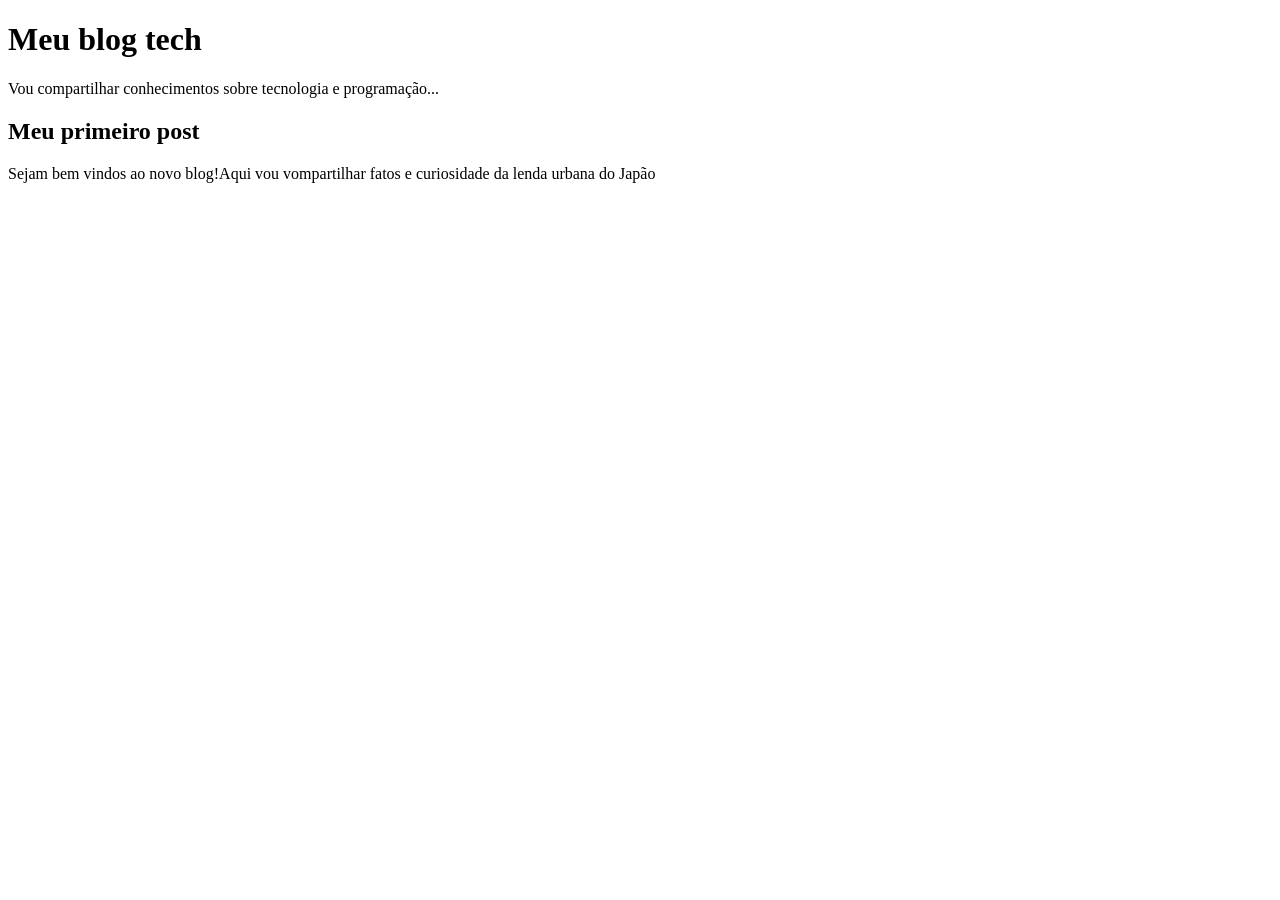
==== index.html @ 0767c531 "Add files via upload aula 2" ====
<!DOCTYPE html>
<html lang="pt-br">
    <head>
        <meta charset="UTF-8">
        <meta name="viewport" content="width=device-width, initial-scale=1.0">
        <title>Box</title>
    </head>
    <body>
        <h1>Meu blog tech</h1>
        <p>Vou compartilhar conhecimentos sobre tecnologia e programação...</p>
        
        <h2>Meu primeiro post</h2>
        <p>Sejam bem vindos ao novo blog!Aqui vou vompartilhar fatos e curiosidade da lenda urbana do Japão</p>
</body>
</html>
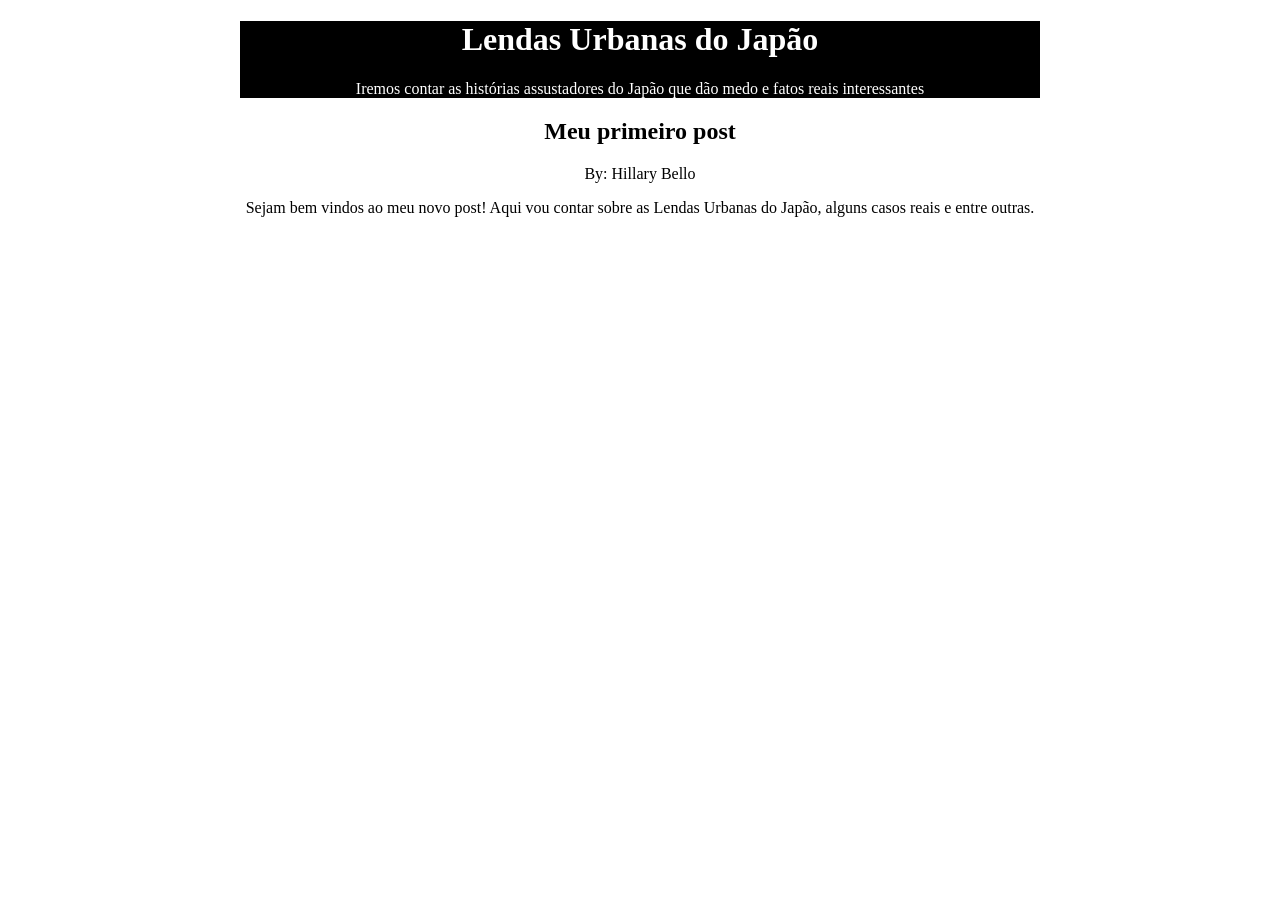
==== commit 04928055: "Add files via upload Aula 3" ====
--- a/index.html
+++ b/index.html
@@ -3,13 +3,33 @@
     <head>
         <meta charset="UTF-8">
         <meta name="viewport" content="width=device-width, initial-scale=1.0">
-        <title>Box</title>
+        <title>Notícias</title>
+        <style>
+            header{
+                background-color: black;
+          color: #FFFFFF;
+          text-align: center;
+          max-width: 800px;
+          margin: 0 auto;
+            }
+            main{
+                background-color: #FFFFFF;
+                color: black;
+                          max-width: 800px;
+          margin: 0 auto;
+                text-align: center;
+            }
+        </style>
     </head>
     <body>
-        <h1>Meu blog tech</h1>
-        <p>Vou compartilhar conhecimentos sobre tecnologia e programação...</p>
-        
-        <h2>Meu primeiro post</h2>
-        <p>Sejam bem vindos ao novo blog!Aqui vou vompartilhar fatos e curiosidade da lenda urbana do Japão</p>
-</body>
+        <header>
+            <h1>Lendas Urbanas do Japão</h1>
+            <p>Iremos contar as histórias assustadores do Japão que dão medo e fatos reais interessantes</p>    
+        </header>
+        <main>
+            <h2>Meu primeiro post</h2>
+            <p>By: Hillary Bello </p>
+            <p>Sejam bem vindos ao meu novo post! Aqui vou contar sobre as Lendas Urbanas do Japão, alguns casos reais e entre outras. </p>
+        </main>
+    </body>
 </html>
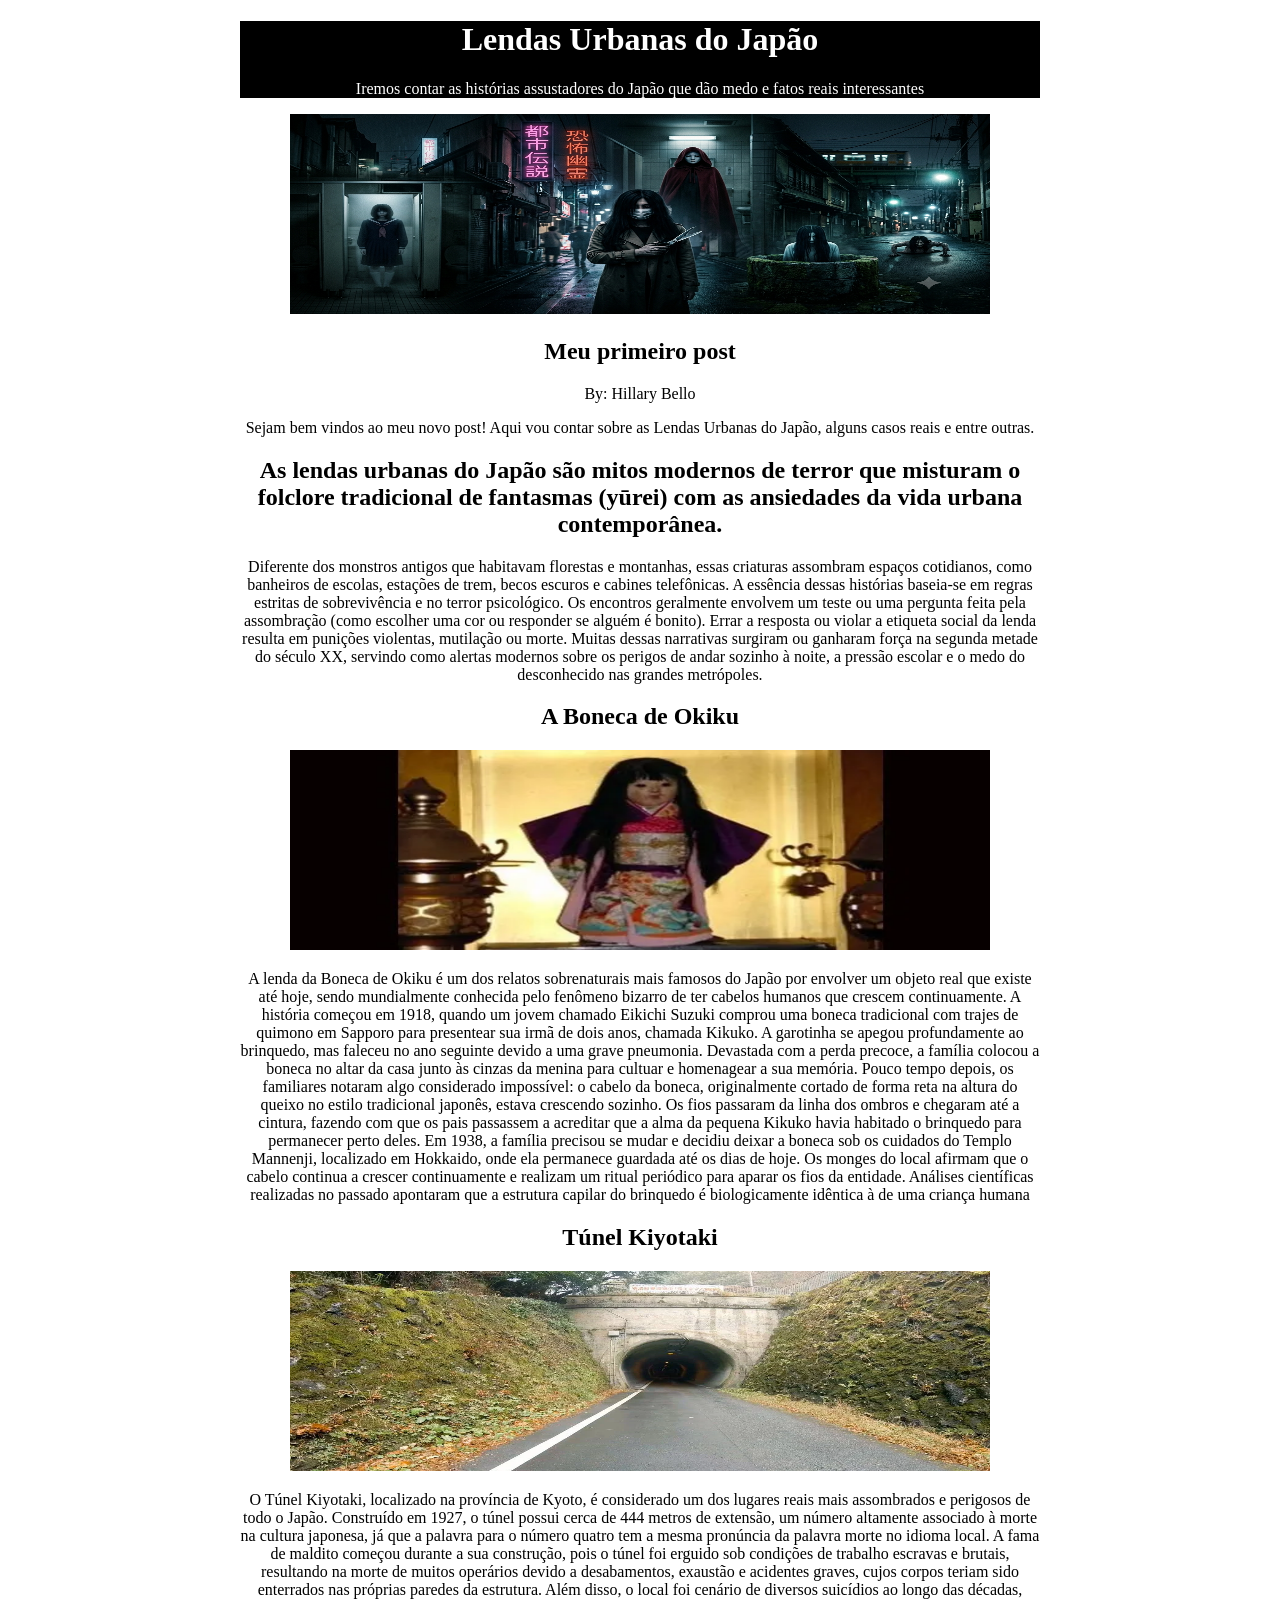
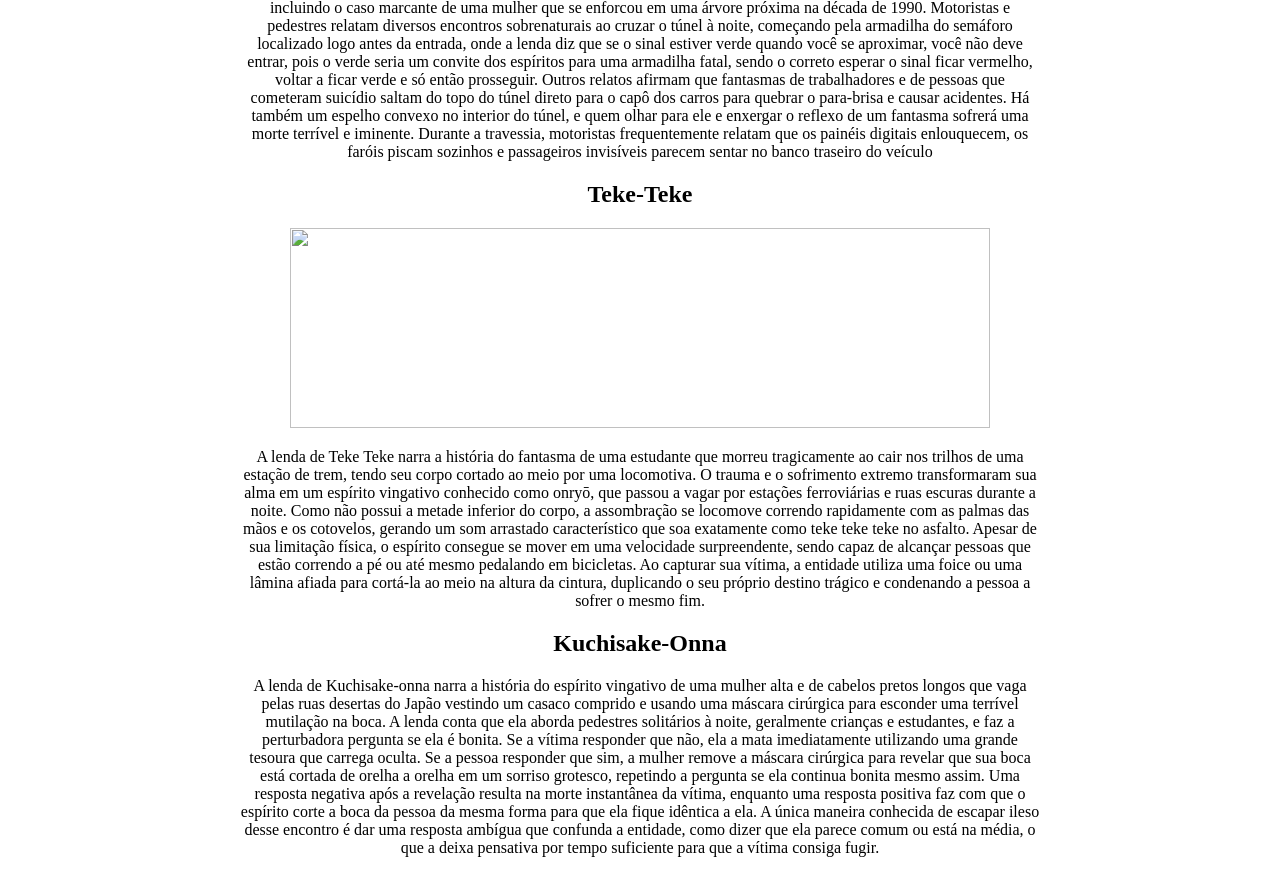
==== commit 861bfdf5: "Add files via upload" ====
--- a/index.html
+++ b/index.html
@@ -18,6 +18,10 @@
                           max-width: 800px;
           margin: 0 auto;
                 text-align: center;
+            } 
+            img{
+                width: 700px;
+                height: 200px;
             }
         </style>
     </head>
@@ -27,9 +31,34 @@
             <p>Iremos contar as histórias assustadores do Japão que dão medo e fatos reais interessantes</p>    
         </header>
         <main>
+            <img src="123.png" alt="criar imagem para documentario poster lendas urbanas do japao variedades lendas sem frases, apenas a foto retangulo">
             <h2>Meu primeiro post</h2>
             <p>By: Hillary Bello </p>
             <p>Sejam bem vindos ao meu novo post! Aqui vou contar sobre as Lendas Urbanas do Japão, alguns casos reais e entre outras. </p>
-        </main>
+            <h2>As lendas urbanas do Japão são mitos modernos de terror que misturam o folclore tradicional de fantasmas (yūrei) com as ansiedades da vida urbana contemporânea.</h2>
+            <p>Diferente dos monstros antigos que habitavam florestas e montanhas, essas criaturas assombram espaços cotidianos, como banheiros de escolas, estações de trem, becos escuros e cabines telefônicas. A essência dessas histórias baseia-se em regras estritas de sobrevivência e no terror psicológico. Os encontros geralmente envolvem um teste ou uma pergunta feita pela assombração (como escolher uma cor ou responder se alguém é bonito). Errar a resposta ou violar a etiqueta social da lenda resulta em punições violentas, mutilação ou morte. Muitas dessas narrativas surgiram ou ganharam força na segunda metade do século XX, servindo como alertas modernos sobre os perigos de andar sozinho à noite, a pressão escolar e o medo do desconhecido nas grandes metrópoles.</p> 
+            
+
+            <h2>A Boneca de Okiku</h2>
+            <img src="okikuuu.webp" alt="">
+            <p>A lenda da Boneca de Okiku é um dos relatos sobrenaturais mais famosos do Japão por envolver um objeto real que existe até hoje, sendo mundialmente conhecida pelo fenômeno bizarro de ter cabelos humanos que crescem continuamente. A história começou em 1918, quando um jovem chamado Eikichi Suzuki comprou uma boneca tradicional com trajes de quimono em Sapporo para presentear sua irmã de dois anos, chamada Kikuko. A garotinha se apegou profundamente ao brinquedo, mas faleceu no ano seguinte devido a uma grave pneumonia. Devastada com a perda precoce, a família colocou a boneca no altar da casa junto às cinzas da menina para cultuar e homenagear a sua memória. Pouco tempo depois, os familiares notaram algo considerado impossível: o cabelo da boneca, originalmente cortado de forma reta na altura do queixo no estilo tradicional japonês, estava crescendo sozinho. Os fios passaram da linha dos ombros e chegaram até a cintura, fazendo com que os pais passassem a acreditar que a alma da pequena Kikuko havia habitado o brinquedo para permanecer perto deles. Em 1938, a família precisou se mudar e decidiu deixar a boneca sob os cuidados do Templo Mannenji, localizado em Hokkaido, onde ela permanece guardada até os dias de hoje. Os monges do local afirmam que o cabelo continua a crescer continuamente e realizam um ritual periódico para aparar os fios da entidade. Análises científicas realizadas no passado apontaram que a estrutura capilar do brinquedo é biologicamente idêntica à de uma criança humana</p>
+            
+            
+            <h2>Túnel Kiyotaki</h2>
+            <img src="tunel.webp" alt="">
+            <p>O Túnel Kiyotaki, localizado na província de Kyoto, é considerado um dos lugares reais mais assombrados e perigosos de todo o Japão. Construído em 1927, o túnel possui cerca de 444 metros de extensão, um número altamente associado à morte na cultura japonesa, já que a palavra para o número quatro tem a mesma pronúncia da palavra morte no idioma local. A fama de maldito começou durante a sua construção, pois o túnel foi erguido sob condições de trabalho escravas e brutais, resultando na morte de muitos operários devido a desabamentos, exaustão e acidentes graves, cujos corpos teriam sido enterrados nas próprias paredes da estrutura. Além disso, o local foi cenário de diversos suicídios ao longo das décadas, incluindo o caso marcante de uma mulher que se enforcou em uma árvore próxima na década de 1990. Motoristas e pedestres relatam diversos encontros sobrenaturais ao cruzar o túnel à noite, começando pela armadilha do semáforo localizado logo antes da entrada, onde a lenda diz que se o sinal estiver verde quando você se aproximar, você não deve entrar, pois o verde seria um convite dos espíritos para uma armadilha fatal, sendo o correto esperar o sinal ficar vermelho, voltar a ficar verde e só então prosseguir. Outros relatos afirmam que fantasmas de trabalhadores e de pessoas que cometeram suicídio saltam do topo do túnel direto para o capô dos carros para quebrar o para-brisa e causar acidentes. Há também um espelho convexo no interior do túnel, e quem olhar para ele e enxergar o reflexo de um fantasma sofrerá uma morte terrível e iminente. Durante a travessia, motoristas frequentemente relatam que os painéis digitais enlouquecem, os faróis piscam sozinhos e passageiros invisíveis parecem sentar no banco traseiro do veículo</p>
+            
+            
+            <h2>Teke-Teke</h2>
+            <img src="" alt="">
+            <p>A lenda de Teke Teke narra a história do fantasma de uma estudante que morreu tragicamente ao cair nos trilhos de uma estação de trem, tendo seu corpo cortado ao meio por uma locomotiva. O trauma e o sofrimento extremo transformaram sua alma em um espírito vingativo conhecido como onryō, que passou a vagar por estações ferroviárias e ruas escuras durante a noite. Como não possui a metade inferior do corpo, a assombração se locomove correndo rapidamente com as palmas das mãos e os cotovelos, gerando um som arrastado característico que soa exatamente como teke teke teke no asfalto. Apesar de sua limitação física, o espírito consegue se mover em uma velocidade surpreendente, sendo capaz de alcançar pessoas que estão correndo a pé ou até mesmo pedalando em bicicletas. Ao capturar sua vítima, a entidade utiliza uma foice ou uma lâmina afiada para cortá-la ao meio na altura da cintura, duplicando o seu próprio destino trágico e condenando a pessoa a sofrer o mesmo fim.</p>
+            
+            
+            <h2>Kuchisake-Onna</h2>
+            <p>A lenda de Kuchisake-onna narra a história do espírito vingativo de uma mulher alta e de cabelos pretos longos que vaga pelas ruas desertas do Japão vestindo um casaco comprido e usando uma máscara cirúrgica para esconder uma terrível mutilação na boca. A lenda conta que ela aborda pedestres solitários à noite, geralmente crianças e estudantes, e faz a perturbadora pergunta se ela é bonita. Se a vítima responder que não, ela a mata imediatamente utilizando uma grande tesoura que carrega oculta. Se a pessoa responder que sim, a mulher remove a máscara cirúrgica para revelar que sua boca está cortada de orelha a orelha em um sorriso grotesco, repetindo a pergunta se ela continua bonita mesmo assim. Uma resposta negativa após a revelação resulta na morte instantânea da vítima, enquanto uma resposta positiva faz com que o espírito corte a boca da pessoa da mesma forma para que ela fique idêntica a ela. A única maneira conhecida de escapar ileso desse encontro é dar uma resposta ambígua que confunda a entidade, como dizer que ela parece comum ou está na média, o que a deixa pensativa por tempo suficiente para que a vítima consiga fugir.</p>
+
+
+
+        </min>
     </body>
 </html>
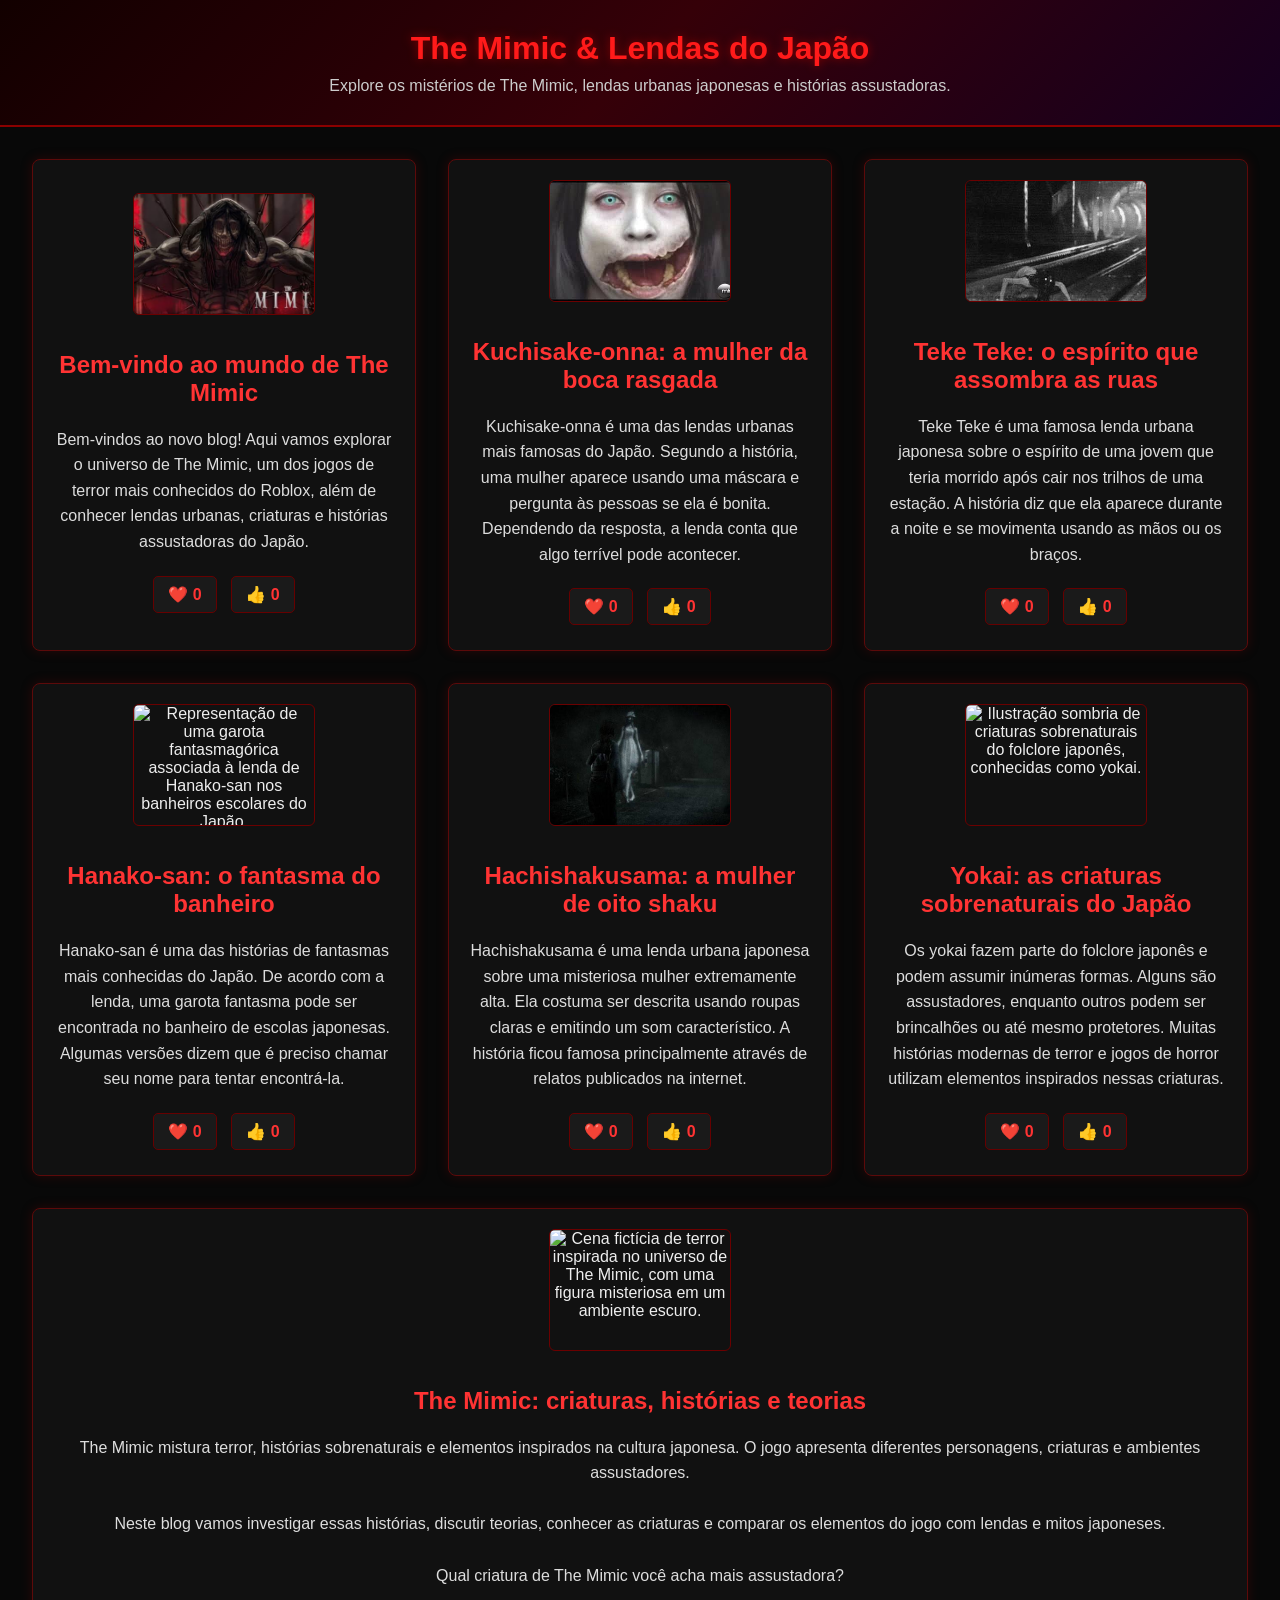
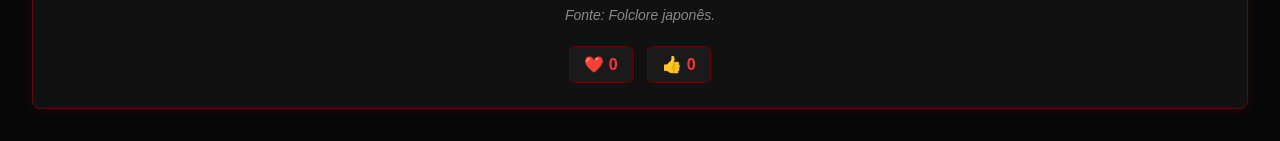
==== commit d4e929ad: "Add files via upload" ====
--- a/index.html
+++ b/index.html
@@ -1,64 +1,164 @@
 <!DOCTYPE html>
 <html lang="pt-br">
-    <head>
-        <meta charset="UTF-8">
-        <meta name="viewport" content="width=device-width, initial-scale=1.0">
-        <title>Notícias</title>
-        <style>
-            header{
-                background-color: black;
-          color: #FFFFFF;
-          text-align: center;
-          max-width: 800px;
-          margin: 0 auto;
-            }
-            main{
-                background-color: #FFFFFF;
-                color: black;
-                          max-width: 800px;
-          margin: 0 auto;
-                text-align: center;
-            } 
-            img{
-                width: 700px;
-                height: 200px;
-            }
-        </style>
-    </head>
-    <body>
-        <header>
-            <h1>Lendas Urbanas do Japão</h1>
-            <p>Iremos contar as histórias assustadores do Japão que dão medo e fatos reais interessantes</p>    
-        </header>
-        <main>
-            <img src="123.png" alt="criar imagem para documentario poster lendas urbanas do japao variedades lendas sem frases, apenas a foto retangulo">
-            <h2>Meu primeiro post</h2>
-            <p>By: Hillary Bello </p>
-            <p>Sejam bem vindos ao meu novo post! Aqui vou contar sobre as Lendas Urbanas do Japão, alguns casos reais e entre outras. </p>
-            <h2>As lendas urbanas do Japão são mitos modernos de terror que misturam o folclore tradicional de fantasmas (yūrei) com as ansiedades da vida urbana contemporânea.</h2>
-            <p>Diferente dos monstros antigos que habitavam florestas e montanhas, essas criaturas assombram espaços cotidianos, como banheiros de escolas, estações de trem, becos escuros e cabines telefônicas. A essência dessas histórias baseia-se em regras estritas de sobrevivência e no terror psicológico. Os encontros geralmente envolvem um teste ou uma pergunta feita pela assombração (como escolher uma cor ou responder se alguém é bonito). Errar a resposta ou violar a etiqueta social da lenda resulta em punições violentas, mutilação ou morte. Muitas dessas narrativas surgiram ou ganharam força na segunda metade do século XX, servindo como alertas modernos sobre os perigos de andar sozinho à noite, a pressão escolar e o medo do desconhecido nas grandes metrópoles.</p> 
-            
 
-            <h2>A Boneca de Okiku</h2>
-            <img src="okikuuu.webp" alt="">
-            <p>A lenda da Boneca de Okiku é um dos relatos sobrenaturais mais famosos do Japão por envolver um objeto real que existe até hoje, sendo mundialmente conhecida pelo fenômeno bizarro de ter cabelos humanos que crescem continuamente. A história começou em 1918, quando um jovem chamado Eikichi Suzuki comprou uma boneca tradicional com trajes de quimono em Sapporo para presentear sua irmã de dois anos, chamada Kikuko. A garotinha se apegou profundamente ao brinquedo, mas faleceu no ano seguinte devido a uma grave pneumonia. Devastada com a perda precoce, a família colocou a boneca no altar da casa junto às cinzas da menina para cultuar e homenagear a sua memória. Pouco tempo depois, os familiares notaram algo considerado impossível: o cabelo da boneca, originalmente cortado de forma reta na altura do queixo no estilo tradicional japonês, estava crescendo sozinho. Os fios passaram da linha dos ombros e chegaram até a cintura, fazendo com que os pais passassem a acreditar que a alma da pequena Kikuko havia habitado o brinquedo para permanecer perto deles. Em 1938, a família precisou se mudar e decidiu deixar a boneca sob os cuidados do Templo Mannenji, localizado em Hokkaido, onde ela permanece guardada até os dias de hoje. Os monges do local afirmam que o cabelo continua a crescer continuamente e realizam um ritual periódico para aparar os fios da entidade. Análises científicas realizadas no passado apontaram que a estrutura capilar do brinquedo é biologicamente idêntica à de uma criança humana</p>
-            
-            
-            <h2>Túnel Kiyotaki</h2>
-            <img src="tunel.webp" alt="">
-            <p>O Túnel Kiyotaki, localizado na província de Kyoto, é considerado um dos lugares reais mais assombrados e perigosos de todo o Japão. Construído em 1927, o túnel possui cerca de 444 metros de extensão, um número altamente associado à morte na cultura japonesa, já que a palavra para o número quatro tem a mesma pronúncia da palavra morte no idioma local. A fama de maldito começou durante a sua construção, pois o túnel foi erguido sob condições de trabalho escravas e brutais, resultando na morte de muitos operários devido a desabamentos, exaustão e acidentes graves, cujos corpos teriam sido enterrados nas próprias paredes da estrutura. Além disso, o local foi cenário de diversos suicídios ao longo das décadas, incluindo o caso marcante de uma mulher que se enforcou em uma árvore próxima na década de 1990. Motoristas e pedestres relatam diversos encontros sobrenaturais ao cruzar o túnel à noite, começando pela armadilha do semáforo localizado logo antes da entrada, onde a lenda diz que se o sinal estiver verde quando você se aproximar, você não deve entrar, pois o verde seria um convite dos espíritos para uma armadilha fatal, sendo o correto esperar o sinal ficar vermelho, voltar a ficar verde e só então prosseguir. Outros relatos afirmam que fantasmas de trabalhadores e de pessoas que cometeram suicídio saltam do topo do túnel direto para o capô dos carros para quebrar o para-brisa e causar acidentes. Há também um espelho convexo no interior do túnel, e quem olhar para ele e enxergar o reflexo de um fantasma sofrerá uma morte terrível e iminente. Durante a travessia, motoristas frequentemente relatam que os painéis digitais enlouquecem, os faróis piscam sozinhos e passageiros invisíveis parecem sentar no banco traseiro do veículo</p>
-            
-            
-            <h2>Teke-Teke</h2>
-            <img src="" alt="">
-            <p>A lenda de Teke Teke narra a história do fantasma de uma estudante que morreu tragicamente ao cair nos trilhos de uma estação de trem, tendo seu corpo cortado ao meio por uma locomotiva. O trauma e o sofrimento extremo transformaram sua alma em um espírito vingativo conhecido como onryō, que passou a vagar por estações ferroviárias e ruas escuras durante a noite. Como não possui a metade inferior do corpo, a assombração se locomove correndo rapidamente com as palmas das mãos e os cotovelos, gerando um som arrastado característico que soa exatamente como teke teke teke no asfalto. Apesar de sua limitação física, o espírito consegue se mover em uma velocidade surpreendente, sendo capaz de alcançar pessoas que estão correndo a pé ou até mesmo pedalando em bicicletas. Ao capturar sua vítima, a entidade utiliza uma foice ou uma lâmina afiada para cortá-la ao meio na altura da cintura, duplicando o seu próprio destino trágico e condenando a pessoa a sofrer o mesmo fim.</p>
-            
-            
-            <h2>Kuchisake-Onna</h2>
-            <p>A lenda de Kuchisake-onna narra a história do espírito vingativo de uma mulher alta e de cabelos pretos longos que vaga pelas ruas desertas do Japão vestindo um casaco comprido e usando uma máscara cirúrgica para esconder uma terrível mutilação na boca. A lenda conta que ela aborda pedestres solitários à noite, geralmente crianças e estudantes, e faz a perturbadora pergunta se ela é bonita. Se a vítima responder que não, ela a mata imediatamente utilizando uma grande tesoura que carrega oculta. Se a pessoa responder que sim, a mulher remove a máscara cirúrgica para revelar que sua boca está cortada de orelha a orelha em um sorriso grotesco, repetindo a pergunta se ela continua bonita mesmo assim. Uma resposta negativa após a revelação resulta na morte instantânea da vítima, enquanto uma resposta positiva faz com que o espírito corte a boca da pessoa da mesma forma para que ela fique idêntica a ela. A única maneira conhecida de escapar ileso desse encontro é dar uma resposta ambígua que confunda a entidade, como dizer que ela parece comum ou está na média, o que a deixa pensativa por tempo suficiente para que a vítima consiga fugir.</p>
+<head>
+<meta charset="UTF-8">
+<meta name="viewport" content="width=device-width, initial-scale=1.0">
+<title>The Mimic & Lendas do Japão</title>
+<link rel="stylesheet" href="style.css">
+</head>
+
+<body>
+
+<header>
+<h1>The Mimic & Lendas do Japão</h1>
+<p>Explore os mistérios de The Mimic, lendas urbanas japonesas e histórias assustadoras.</p>
+</header>
+
+<main>
+
+<article>
+<img src="themimic.jpeg"
+alt="Imagem temática de terror inspirada em The Mimic, com uma atmosfera escura e misteriosa.">
+<div>
+<h2>Bem-vindo ao mundo de The Mimic</h2>
+<p class="artigo-autor"></p>
+<p>
+Bem-vindos ao novo blog! Aqui vamos explorar o universo de The Mimic,
+um dos jogos de terror mais conhecidos do Roblox, além de conhecer
+lendas urbanas, criaturas e histórias assustadoras do Japão.</p>
+
+<button>❤️ <span>0</span></button>
+<button>👍 <span>0</span></button>
+</div>
+</article>
 
 
+<article>
+<img src="kushi.jpeg"
+alt="Representação assustadora de uma lenda urbana japonesa conhecida como Kuchisake-onna.">
+<div>
+<h2>Kuchisake-onna: a mulher da boca rasgada</h2>
+<p class="artigo-autor"></p>
+<p>
+Kuchisake-onna é uma das lendas urbanas mais famosas do Japão.
+Segundo a história, uma mulher aparece usando uma máscara e pergunta
+às pessoas se ela é bonita. Dependendo da resposta, a lenda conta
+que algo terrível pode acontecer.
+</p>
 
-        </min>
-    </body>
+<button>❤️ <span>0</span></button>
+<button>👍 <span>0</span></button>
+</div>
+</article>
+
+
+<article>
+<img src="teke.jpeg"
+alt="Representação sombria de uma criatura associada à lenda urbana japonesa Teke Teke.">
+<div>
+<h2>Teke Teke: o espírito que assombra as ruas</h2>
+
+<p>
+Teke Teke é uma famosa lenda urbana japonesa sobre o espírito de uma
+jovem que teria morrido após cair nos trilhos de uma estação.
+A história diz que ela aparece durante a noite e se movimenta usando
+as mãos ou os braços.
+</p>
+
+<button>❤️ <span>0</span></button>
+<button>👍 <span>0</span></button>
+</div>
+</article>
+
+
+<article>
+<img src="imagem-hanako.jpg"
+alt="Representação de uma garota fantasmagórica associada à lenda de Hanako-san nos banheiros escolares do Japão.">
+<div>
+<h2>Hanako-san: o fantasma do banheiro</h2>
+
+<p>
+Hanako-san é uma das histórias de fantasmas mais conhecidas do Japão.
+De acordo com a lenda, uma garota fantasma pode ser encontrada no
+banheiro de escolas japonesas. Algumas versões dizem que é preciso
+chamar seu nome para tentar encontrá-la.
+</p>
+
+<button>❤️ <span>0</span></button>
+<button>👍 <span>0</span></button>
+</div>
+</article>
+
+
+<article>
+<img src="hachi.jpeg"
+alt="Representação de uma figura feminina extremamente alta e assustadora inspirada na lenda de Hachishakusama.">
+<div>
+<h2>Hachishakusama: a mulher de oito shaku</h2>
+<p class="artigo-autor"></p>
+<p>
+Hachishakusama é uma lenda urbana japonesa sobre uma misteriosa
+mulher extremamente alta. Ela costuma ser descrita usando roupas
+claras e emitindo um som característico. A história ficou famosa
+principalmente através de relatos publicados na internet.
+</p>
+
+<button>❤️ <span>0</span></button>
+<button>👍 <span>0</span></button>
+</div>
+</article>
+
+
+<article>
+<img src="imagem-yokai.jpg"
+alt="Ilustração sombria de criaturas sobrenaturais do folclore japonês, conhecidas como yokai.">
+<div>
+<h2>Yokai: as criaturas sobrenaturais do Japão</h2>
+<p>
+Os yokai fazem parte do folclore japonês e podem assumir inúmeras
+formas. Alguns são assustadores, enquanto outros podem ser
+brincalhões ou até mesmo protetores. Muitas histórias modernas de
+terror e jogos de horror utilizam elementos inspirados nessas
+criaturas. </p>
+
+<button>❤️ <span>0</span></button>
+<button>👍 <span>0</span></button>
+</div>
+</article>
+
+
+<article>
+<img src="imagem-mimic-teorias.jpg"
+alt="Cena fictícia de terror inspirada no universo de The Mimic, com uma figura misteriosa em um ambiente escuro.">
+<div>
+<h2>The Mimic: criaturas, histórias e teorias</h2>
+
+<p>
+The Mimic mistura terror, histórias sobrenaturais e elementos
+inspirados na cultura japonesa. O jogo apresenta diferentes
+personagens, criaturas e ambientes assustadores.
+
+<br><br>
+
+Neste blog vamos investigar essas histórias, discutir teorias,
+conhecer as criaturas e comparar os elementos do jogo com lendas
+e mitos japoneses.
+
+<br><br>
+
+Qual criatura de The Mimic você acha mais assustadora?
+</p>
+
+<p class="artigo-fonte">Fonte: Folclore japonês.</p>
+<button>❤️ <span>0</span></button>
+<button>👍 <span>0</span></button>
+</div>
+</article>
+
+</main>
+
+<script src="script.js"></script>
+
+</body>
 </html>
--- a/style.css
+++ b/style.css
@@ -0,0 +1,116 @@
+body {
+    margin: 0;
+    max-width: 100vw;
+    background-color: #080808;
+    color: #eeeeee;
+    font-family: Arial, sans-serif;
+}
+
+header {
+    background: linear-gradient(135deg, #120000, #350008, #16001f);
+    color: #ffffff;
+    text-align: center;
+    margin: 0 auto;
+    padding: 30px 16px;
+    border-bottom: 2px solid #8b0000;
+}
+
+header h1 {
+    margin: 0 0 10px;
+    color: #ff1a1a;
+    text-shadow: 0 0 10px #8b0000;
+}
+
+header p {
+    margin: 0;
+    color: #cccccc;
+}
+
+main {
+    background-color: #080808;
+    color: #eeeeee;
+    margin: 0 auto;
+    padding: 16px;
+
+    display: flex;
+    flex-wrap: wrap;
+    justify-content: center;
+}
+
+article {
+    display: flex;
+
+    background-color: #111111;
+    border: 1px solid #5c0a0a;
+    border-radius: 8px;
+
+    margin: 16px;
+    gap: 16px;
+    padding: 20px;
+
+    flex: 1 1 25%;
+    flex-direction: column;
+    align-items: center;
+    text-align: center;
+    justify-content: center;
+
+    box-shadow: 0 0 12px rgba(139, 0, 0, 0.25);
+
+    transition: transform 0.2s, box-shadow 0.2s;
+}
+
+article:hover {
+    transform: translateY(-5px);
+    box-shadow: 0 0 20px rgba(180, 0, 0, 0.5);
+}
+
+article h2 {
+    color: #ff3333;
+}
+
+article p {
+    line-height: 1.6;
+    color: #dddddd;
+}
+
+img {
+    width: 180px;
+    height: 120px;
+    object-fit: cover;
+    border-radius: 6px;
+    border: 1px solid #6b0000;
+}
+
+.artigo-autor {
+    font-weight: bold;
+    color: #b30000 !important;
+}
+
+.artigo-fonte {
+    font-size: 14px;
+    color: #888888 !important;
+    font-style: italic;
+}
+
+button {
+    background-color: #1a1a1a;
+    color: #ffffff;
+    border: 1px solid #660000;
+    border-radius: 5px;
+    padding: 8px 14px;
+    margin: 5px;
+    cursor: pointer;
+    font-size: 16px;
+
+    transition: background-color 0.2s, transform 0.2s;
+}
+
+button:hover {
+    background-color: #5c0000;
+    transform: scale(1.05);
+}
+
+button span {
+    color: #ff3333;
+    font-weight: bold;
+}
